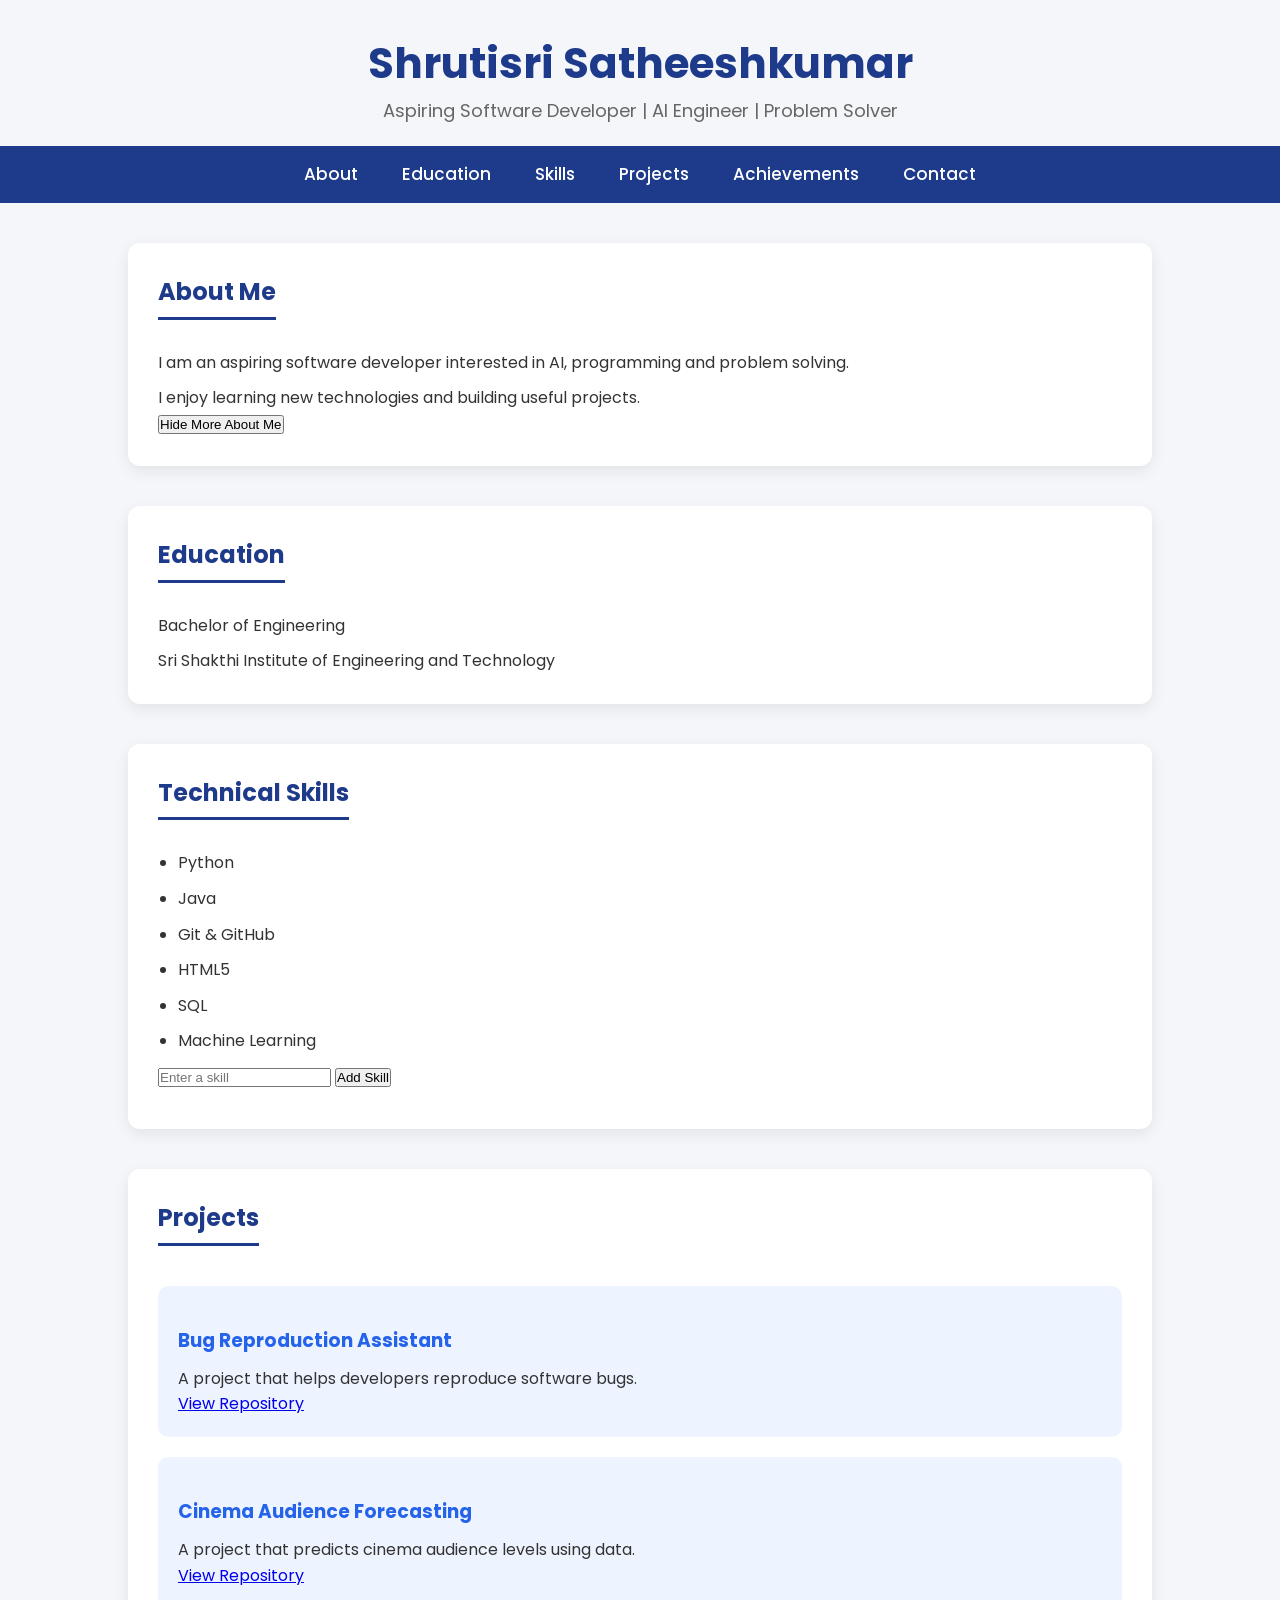
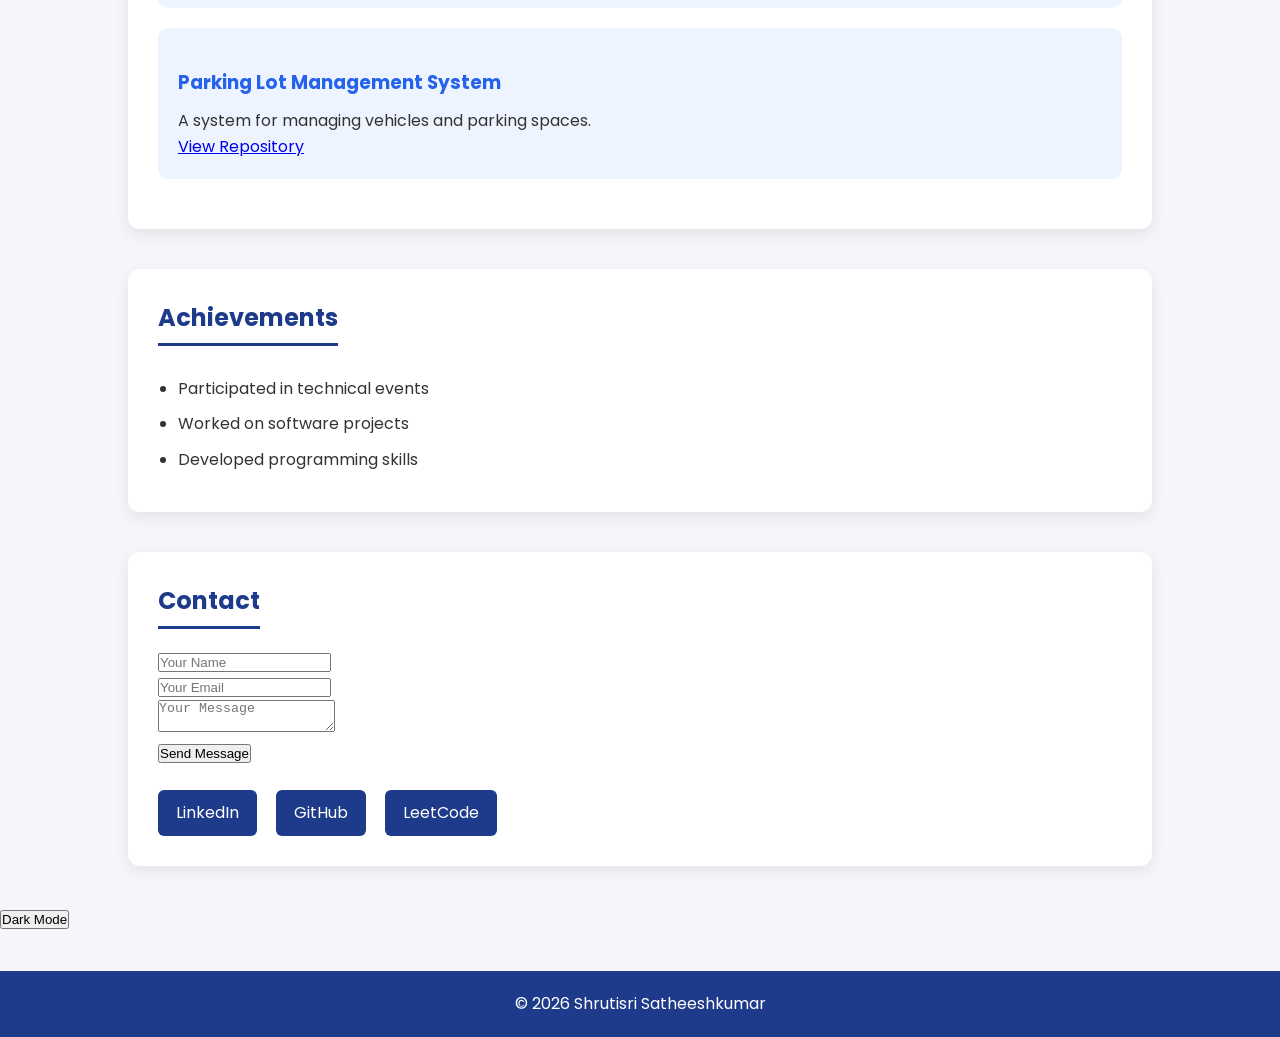
==== index.html @ 46067bb8 "Revise portfolio.html with new sections and content Updated the portfolio HTML structure, added new " ====
<!DOCTYPE html>
<html>
<head>
    <title>Shrutisri Portfolio</title>
    <link rel="stylesheet" href="style.css">
</head>
<body>

<h1>Shrutisri Satheeshkumar</h1>
<p>Aspiring Software Developer | AI Engineer | Problem Solver</p>

<nav>
    <a href="#about">About</a>
    <a href="#education">Education</a>
    <a href="#skills">Skills</a>
    <a href="#projects">Projects</a>
    <a href="#achievements">Achievements</a>
    <a href="#contact">Contact</a>
</nav>

<section id="about">
    <h2>About Me</h2>
    <p>I am an aspiring software developer interested in AI, programming and problem solving.</p>
    <p id="aboutText">I enjoy learning new technologies and building useful projects.</p>
    <button id="aboutButton">Hide More About Me</button>
</section>

<section id="education">
    <h2>Education</h2>
    <p>Bachelor of Engineering</p>
    <p>Sri Shakthi Institute of Engineering and Technology</p>
</section>

<section id="skills">
    <h2>Technical Skills</h2>
    <ul id="skillList">
        <li>Python</li>
        <li>Java</li>
        <li>Git & GitHub</li>
        <li>HTML5</li>
        <li>SQL</li>
        <li>Machine Learning</li>
    </ul>

    <input type="text" id="skillInput" placeholder="Enter a skill">
    <button id="addSkillButton">Add Skill</button>
    <p id="message"></p>
</section>

<section id="projects">
    <h2>Projects</h2>

    <article>
        <h3>Bug Reproduction Assistant</h3>
        <p>A project that helps developers reproduce software bugs.</p>
        <a class="repoButton" href="https://github.com/Thilagavathi-04/BUG-REPRODUCTION-ASSISTANT" target="_blank">View Repository</a>
    </article>

    <article>
        <h3>Cinema Audience Forecasting</h3>
        <p>A project that predicts cinema audience levels using data.</p>
        <a class="repoButton" href="https://github.com/Shrutisri6/cinema_audience_prediction" target="_blank">View Repository</a>
    </article>

    <article>
        <h3>Parking Lot Management System</h3>
        <p>A system for managing vehicles and parking spaces.</p>
        <a class="repoButton" href="https://github.com/24f2000839/vehicle_parking_app_mad2" target="_blank">View Repository</a>
    </article>
</section>

<section id="achievements">
    <h2>Achievements</h2>
    <ul>
        <li>Participated in technical events</li>
        <li>Worked on software projects</li>
        <li>Developed programming skills</li>
    </ul>
</section>

<section id="contact">
    <h2>Contact</h2>

    <form id="contactForm">
        <input type="text" id="name" placeholder="Your Name">
        <br>
        <input type="email" id="email" placeholder="Your Email">
        <br>
        <textarea id="userMessage" placeholder="Your Message"></textarea>
        <br>
        <button type="submit">Send Message</button>
    </form>

    <p id="formMessage"></p>

    <a href="https://www.linkedin.com/in/shrutisri-satheeshkumar/" target="_blank">LinkedIn</a>
    <a href="https://github.com/Shrutisri6" target="_blank">GitHub</a>
    <a href="https://leetcode.com/u/Shruti666/" target="_blank">LeetCode</a>
</section>

<button id="themeButton">Dark Mode</button>

<footer>
    <p>© 2026 Shrutisri Satheeshkumar</p>
</footer>

<script src="script.js"></script>
</body>
</html>
---- style.css ----
@import url('https://fonts.googleapis.com/css2?family=Poppins:wght@300;400;500;600;700&display=swap');

*{
    margin:0;
    padding:0;
    box-sizing:border-box;
}

body{
    font-family:'Poppins',sans-serif;
    background:#f4f6f9;
    color:#333;
    line-height:1.6;
}

h1{
    text-align:center;
    margin-top:30px;
    color:#1e3a8a;
    font-size:42px;
}

body>p{
    text-align:center;
    font-size:18px;
    color:#666;
    margin-bottom:20px;
}

nav{
    background:#1e3a8a;
    text-align:center;
    padding:15px;
    position:sticky;
    top:0;
    z-index:1000;
}

nav a{
    color:white;
    text-decoration:none;
    margin:0 20px;
    font-size:17px;
    font-weight:500;
    transition:.3s;
}

nav a:hover{
    color:#fbbf24;
}

section{
    width:80%;
    margin:40px auto;
    background:white;
    padding:30px;
    border-radius:12px;
    box-shadow:0 5px 15px rgba(0,0,0,.08);
}

section h2{
    color:#1e3a8a;
    margin-bottom:20px;
    border-bottom:3px solid #1e3a8a;
    display:inline-block;
    padding-bottom:5px;
}

section h3{
    margin-top:20px;
    color:#2563eb;
}

section p{
    margin-top:10px;
}

ul{
    margin-left:20px;
}

li{
    margin:10px 0;
}

article{
    background:#eef4ff;
    padding:20px;
    border-radius:10px;
    margin:20px 0;
    transition:.3s;
}

article:hover{
    transform:translateY(-5px);
    box-shadow:0 10px 20px rgba(0,0,0,.15);
}

#contact a{
    display:inline-block;
    margin:15px 15px 0 0;
    padding:10px 18px;
    background:#1e3a8a;
    color:white;
    text-decoration:none;
    border-radius:6px;
    transition:.3s;
}

#contact a:hover{
    background:#2563eb;
}

hr{
    border:none;
    height:1px;
    background:#ddd;
    width:80%;
    margin:auto;
}

footer{
    background:#1e3a8a;
    color:white;
    text-align:center;
    padding:20px;
    margin-top:40px;
}

@media (max-width:768px){

    h1{
        font-size:32px;
    }

    body>p{
        font-size:16px;
        padding:0 15px;
    }

    nav{
        padding:10px;
    }

    nav a{
        display:block;
        margin:10px 0;
    }

    section{
        width:95%;
        padding:20px;
    }

    section h2{
        font-size:24px;
    }

    section h3{
        font-size:20px;
    }

    article{
        padding:15px;
    }

    #contact a{
        display:block;
        text-align:center;
        margin:10px 0;
    }

    footer{
        font-size:14px;
    }
}
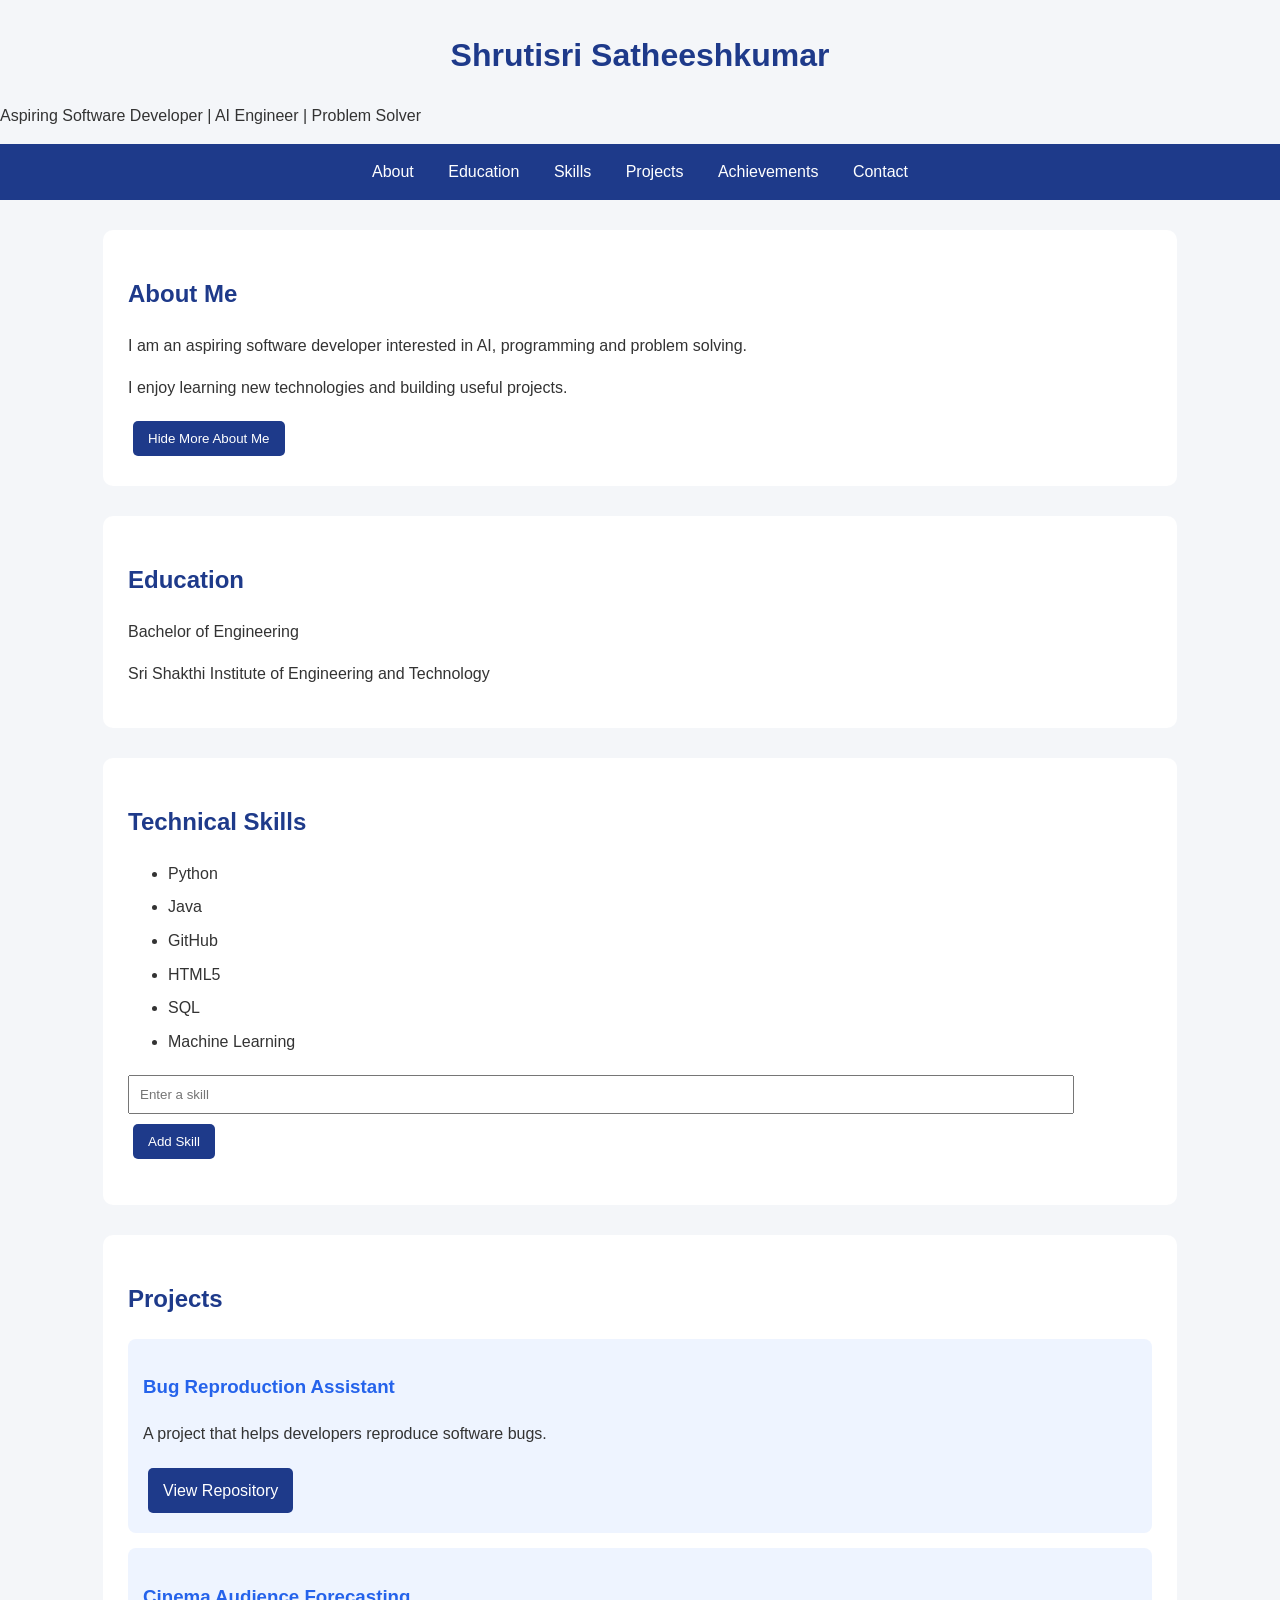
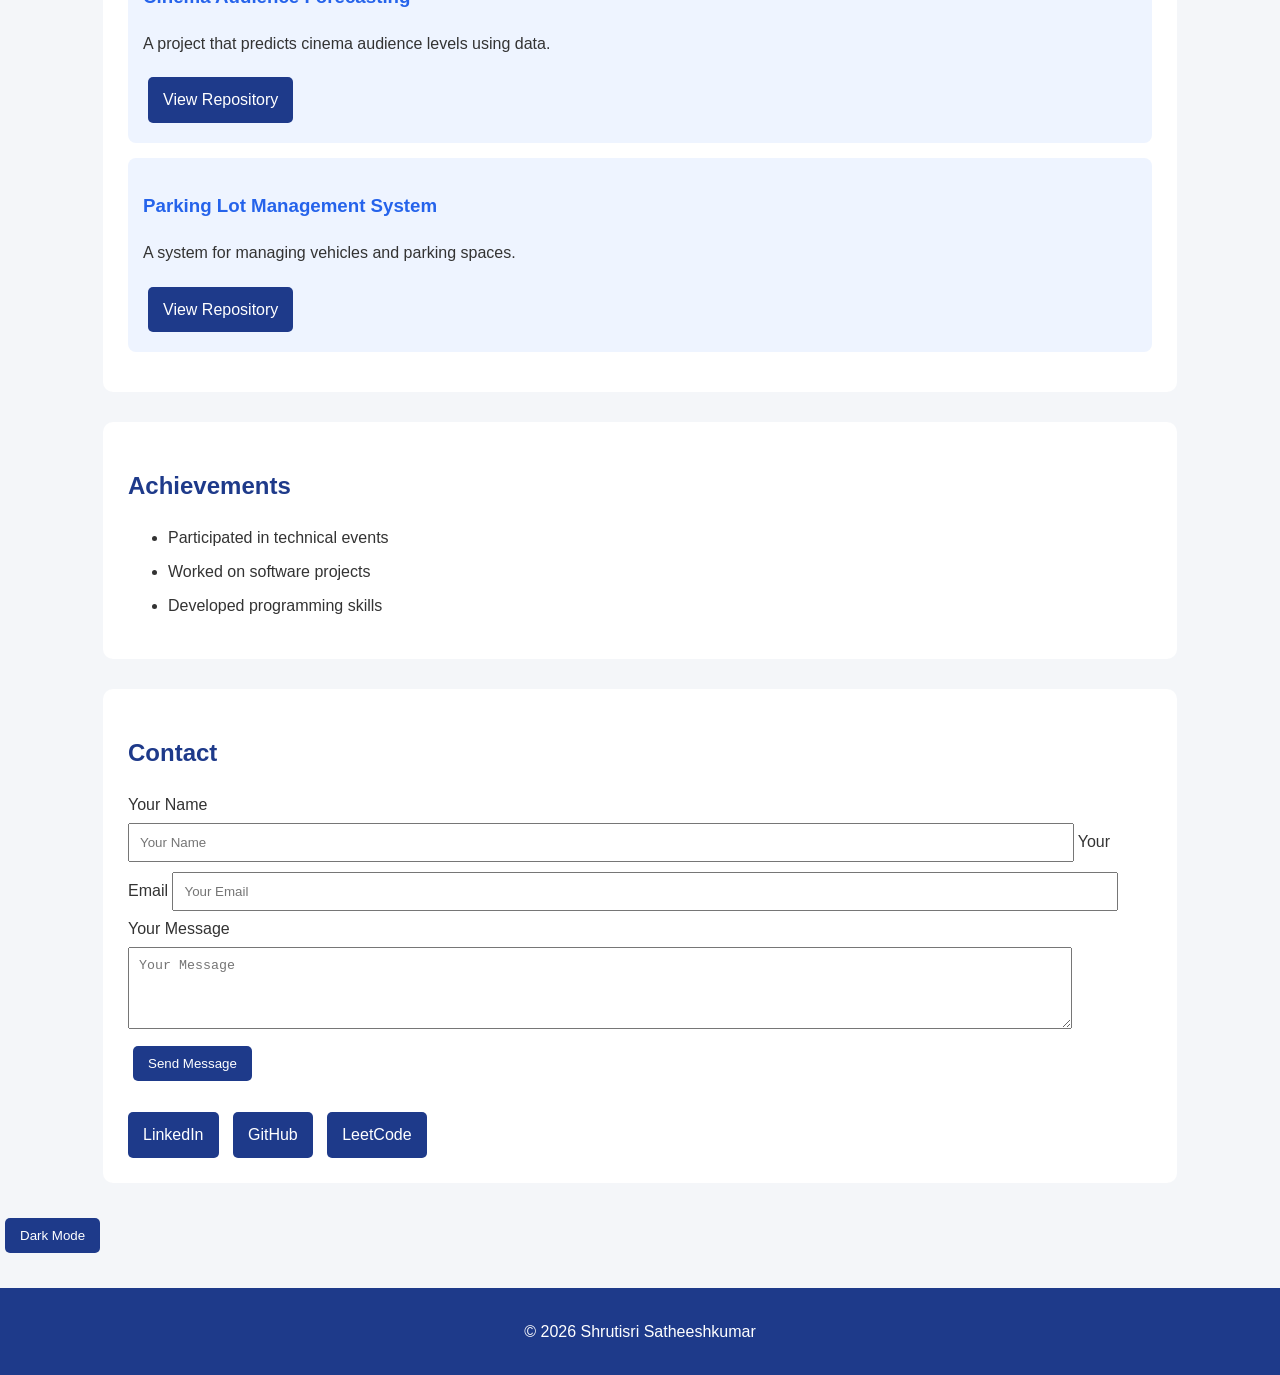
==== commit 8c5b463e: "Refactor index.html structure and improve semantics" ====
--- a/index.html
+++ b/index.html
@@ -1,104 +1,119 @@
 <!DOCTYPE html>
-<html>
+<html lang="en">
 <head>
+    <meta charset="UTF-8">
+    <meta name="viewport" content="width=device-width, initial-scale=1.0">
     <title>Shrutisri Portfolio</title>
     <link rel="stylesheet" href="style.css">
 </head>
 <body>
 
-<h1>Shrutisri Satheeshkumar</h1>
-<p>Aspiring Software Developer | AI Engineer | Problem Solver</p>
+<header>
+    <h1>Shrutisri Satheeshkumar</h1>
+    <p>Aspiring Software Developer | AI Engineer | Problem Solver</p>
 
-<nav>
-    <a href="#about">About</a>
-    <a href="#education">Education</a>
-    <a href="#skills">Skills</a>
-    <a href="#projects">Projects</a>
-    <a href="#achievements">Achievements</a>
-    <a href="#contact">Contact</a>
-</nav>
+    <nav>
+        <a href="#about">About</a>
+        <a href="#education">Education</a>
+        <a href="#skills">Skills</a>
+        <a href="#projects">Projects</a>
+        <a href="#achievements">Achievements</a>
+        <a href="#contact">Contact</a>
+    </nav>
+</header>
 
-<section id="about">
-    <h2>About Me</h2>
-    <p>I am an aspiring software developer interested in AI, programming and problem solving.</p>
-    <p id="aboutText">I enjoy learning new technologies and building useful projects.</p>
-    <button id="aboutButton">Hide More About Me</button>
-</section>
+<main>
+    <section id="about">
+        <h2>About Me</h2>
+        <p>I am an aspiring software developer interested in AI, programming and problem solving.</p>
+        <p id="aboutText">I enjoy learning new technologies and building useful projects.</p>
+        <button id="aboutButton" type="button">Hide More About Me</button>
+    </section>
 
-<section id="education">
-    <h2>Education</h2>
-    <p>Bachelor of Engineering</p>
-    <p>Sri Shakthi Institute of Engineering and Technology</p>
-</section>
+    <section id="education">
+        <h2>Education</h2>
+        <p>Bachelor of Engineering</p>
+        <p>Sri Shakthi Institute of Engineering and Technology</p>
+    </section>
 
-<section id="skills">
-    <h2>Technical Skills</h2>
-    <ul id="skillList">
-        <li>Python</li>
-        <li>Java</li>
-        <li>Git & GitHub</li>
-        <li>HTML5</li>
-        <li>SQL</li>
-        <li>Machine Learning</li>
-    </ul>
+    <section id="skills">
+        <h2>Technical Skills</h2>
+        <ul id="skillList">
+            <li>Python</li>
+            <li>Java</li>
+            <li>GitHub</li>
+            <li>HTML5</li>
+            <li>SQL</li>
+            <li>Machine Learning</li>
+        </ul>
 
-    <input type="text" id="skillInput" placeholder="Enter a skill">
-    <button id="addSkillButton">Add Skill</button>
-    <p id="message"></p>
-</section>
+        <div class="skill-entry">
+            <input type="text" id="skillInput" placeholder="Enter a skill" aria-label="Enter a skill">
+            <button id="addSkillButton" type="button">Add Skill</button>
+        </div>
+        <p id="message" aria-live="polite"></p>
+    </section>
 
-<section id="projects">
-    <h2>Projects</h2>
+    <section id="projects">
+        <h2>Projects</h2>
 
-    <article>
-        <h3>Bug Reproduction Assistant</h3>
-        <p>A project that helps developers reproduce software bugs.</p>
-        <a class="repoButton" href="https://github.com/Thilagavathi-04/BUG-REPRODUCTION-ASSISTANT" target="_blank">View Repository</a>
-    </article>
+        <article>
+            <h3>Bug Reproduction Assistant</h3>
+            <p>A project that helps developers reproduce software bugs.</p>
+            <a class="repoButton" href="https://github.com/Thilagavathi-04/BUG-REPRODUCTION-ASSISTANT" target="_blank" rel="noopener noreferrer">View Repository</a>
+        </article>
 
-    <article>
-        <h3>Cinema Audience Forecasting</h3>
-        <p>A project that predicts cinema audience levels using data.</p>
-        <a class="repoButton" href="https://github.com/Shrutisri6/cinema_audience_prediction" target="_blank">View Repository</a>
-    </article>
+        <article>
+            <h3>Cinema Audience Forecasting</h3>
+            <p>A project that predicts cinema audience levels using data.</p>
+            <a class="repoButton" href="https://github.com/Shrutisri6/cinema_audience_prediction" target="_blank" rel="noopener noreferrer">View Repository</a>
+        </article>
 
-    <article>
-        <h3>Parking Lot Management System</h3>
-        <p>A system for managing vehicles and parking spaces.</p>
-        <a class="repoButton" href="https://github.com/24f2000839/vehicle_parking_app_mad2" target="_blank">View Repository</a>
-    </article>
-</section>
+        <article>
+            <h3>Parking Lot Management System</h3>
+            <p>A system for managing vehicles and parking spaces.</p>
+            <a class="repoButton" href="https://github.com/24f2000839/vehicle_parking_app_mad2" target="_blank" rel="noopener noreferrer">View Repository</a>
+        </article>
+    </section>
 
-<section id="achievements">
-    <h2>Achievements</h2>
-    <ul>
-        <li>Participated in technical events</li>
-        <li>Worked on software projects</li>
-        <li>Developed programming skills</li>
-    </ul>
-</section>
+    <section id="achievements">
+        <h2>Achievements</h2>
+        <ul>
+            <li>Participated in technical events</li>
+            <li>Worked on software projects</li>
+            <li>Developed programming skills</li>
+        </ul>
+    </section>
 
-<section id="contact">
-    <h2>Contact</h2>
+    <section id="contact">
+        <h2>Contact</h2>
 
-    <form id="contactForm">
-        <input type="text" id="name" placeholder="Your Name">
-        <br>
-        <input type="email" id="email" placeholder="Your Email">
-        <br>
-        <textarea id="userMessage" placeholder="Your Message"></textarea>
-        <br>
-        <button type="submit">Send Message</button>
-    </form>
+        <form id="contactForm">
+            <label for="name">Your Name</label>
+            <input type="text" id="name" placeholder="Your Name" required>
 
-    <p id="formMessage"></p>
+            <label for="email">Your Email</label>
+            <input type="email" id="email" placeholder="Your Email" required>
 
-    <a href="https://www.linkedin.com/in/shrutisri-satheeshkumar/" target="_blank">LinkedIn</a>
-    <a href="https://github.com/Shrutisri6" target="_blank">GitHub</a>
-    <a href="https://leetcode.com/u/Shruti666/" target="_blank">LeetCode</a>
-</section>
+            <label for="userMessage">Your Message</label>
+            <textarea id="userMessage" placeholder="Your Message" rows="4" required></textarea>
 
-<button id="themeButton">Dark Mode</button>
+            <button type="submit">Send Message</button>
+        </form>
+
+        <p id="formMessage" aria-live="polite"></p>
+
+        <div class="social-links">
+            <a href="https://www.linkedin.com/in/shrutisri-satheeshkumar/" target="_blank" rel="noopener noreferrer">LinkedIn</a>
+            <a href="https://github.com/Shrutisri6" target="_blank" rel="noopener noreferrer">GitHub</a>
+            <a href="https://leetcode.com/u/Shruti666/" target="_blank" rel="noopener noreferrer">LeetCode</a>
+        </div>
+    </section>
+
+    <div class="theme-area">
+        <button id="themeButton" type="button">Dark Mode</button>
+    </div>
+</main>
 
 <footer>
     <p>© 2026 Shrutisri Satheeshkumar</p>
--- a/style.css
+++ b/style.css
@@ -1,176 +1,133 @@
-@import url('https://fonts.googleapis.com/css2?family=Poppins:wght@300;400;500;600;700&display=swap');
-
-*{
-    margin:0;
-    padding:0;
-    box-sizing:border-box;
+body {
+    font-family: Arial, sans-serif;
+    background: #f4f6f9;
+    color: #333;
+    margin: 0;
+    line-height: 1.6;
 }
 
-body{
-    font-family:'Poppins',sans-serif;
-    background:#f4f6f9;
-    color:#333;
-    line-height:1.6;
+h1 {
+    text-align: center;
+    color: #1e3a8a;
+    margin-top: 30px;
 }
 
-h1{
-    text-align:center;
-    margin-top:30px;
-    color:#1e3a8a;
-    font-size:42px;
+body > p {
+    text-align: center;
 }
 
-body>p{
-    text-align:center;
-    font-size:18px;
-    color:#666;
-    margin-bottom:20px;
+nav {
+    background: #1e3a8a;
+    text-align: center;
+    padding: 15px;
 }
 
-nav{
-    background:#1e3a8a;
-    text-align:center;
-    padding:15px;
-    position:sticky;
-    top:0;
-    z-index:1000;
+nav a {
+    color: white;
+    text-decoration: none;
+    margin: 15px;
 }
 
-nav a{
-    color:white;
-    text-decoration:none;
-    margin:0 20px;
-    font-size:17px;
-    font-weight:500;
-    transition:.3s;
+nav a:hover {
+    color: #fbbf24;
 }
 
-nav a:hover{
-    color:#fbbf24;
+section {
+    width: 80%;
+    margin: 30px auto;
+    background: white;
+    padding: 25px;
+    border-radius: 10px;
 }
 
-section{
-    width:80%;
-    margin:40px auto;
-    background:white;
-    padding:30px;
-    border-radius:12px;
-    box-shadow:0 5px 15px rgba(0,0,0,.08);
+h2 {
+    color: #1e3a8a;
 }
 
-section h2{
-    color:#1e3a8a;
-    margin-bottom:20px;
-    border-bottom:3px solid #1e3a8a;
-    display:inline-block;
-    padding-bottom:5px;
+h3 {
+    color: #2563eb;
 }
 
-section h3{
-    margin-top:20px;
-    color:#2563eb;
+li {
+    margin: 8px 0;
 }
 
-section p{
-    margin-top:10px;
+article {
+    background: #eef4ff;
+    padding: 15px;
+    margin: 15px 0;
+    border-radius: 8px;
 }
 
-ul{
-    margin-left:20px;
+button {
+    background: #1e3a8a;
+    color: white;
+    border: none;
+    padding: 10px 15px;
+    margin: 5px;
+    border-radius: 5px;
+    cursor: pointer;
 }
 
-li{
-    margin:10px 0;
+button:hover {
+    background: #2563eb;
 }
 
-article{
-    background:#eef4ff;
-    padding:20px;
-    border-radius:10px;
-    margin:20px 0;
-    transition:.3s;
+input, textarea {
+    width: 90%;
+    padding: 10px;
+    margin: 5px 0;
 }
 
-article:hover{
-    transform:translateY(-5px);
-    box-shadow:0 10px 20px rgba(0,0,0,.15);
+#contact a {
+    display: inline-block;
+    background: #1e3a8a;
+    color: white;
+    padding: 10px 15px;
+    margin: 10px 10px 0 0;
+    text-decoration: none;
+    border-radius: 5px;
 }
 
-#contact a{
-    display:inline-block;
-    margin:15px 15px 0 0;
-    padding:10px 18px;
-    background:#1e3a8a;
-    color:white;
-    text-decoration:none;
-    border-radius:6px;
-    transition:.3s;
+footer {
+    background: #1e3a8a;
+    color: white;
+    text-align: center;
+    padding: 15px;
+    margin-top: 30px;
 }
 
-#contact a:hover{
-    background:#2563eb;
+.dark {
+    background: #222;
+    color: white;
 }
 
-hr{
-    border:none;
-    height:1px;
-    background:#ddd;
-    width:80%;
-    margin:auto;
+.dark section {
+    background: #333;
 }
 
-footer{
-    background:#1e3a8a;
-    color:white;
-    text-align:center;
-    padding:20px;
-    margin-top:40px;
+@media (max-width: 600px) {
+    section {
+        width: 90%;
+    }
+
+    nav a {
+        display: block;
+        margin: 8px;
+    }
 }
 
-@media (max-width:768px){
 
-    h1{
-        font-size:32px;
-    }
+.repoButton {
+    display: inline-block;
+    background: #1e3a8a;
+    color: white;
+    padding: 10px 15px;
+    margin: 5px;
+    text-decoration: none;
+    border-radius: 5px;
+}
 
-    body>p{
-        font-size:16px;
-        padding:0 15px;
-    }
-
-    nav{
-        padding:10px;
-    }
-
-    nav a{
-        display:block;
-        margin:10px 0;
-    }
-
-    section{
-        width:95%;
-        padding:20px;
-    }
-
-    section h2{
-        font-size:24px;
-    }
-
-    section h3{
-        font-size:20px;
-    }
-
-    article{
-        padding:15px;
-    }
-
-    #contact a{
-        display:block;
-        text-align:center;
-        margin:10px 0;
-    }
-
-    footer{
-        font-size:14px;
-    }
+.repoButton:hover {
+    background: #2563eb;
 }
